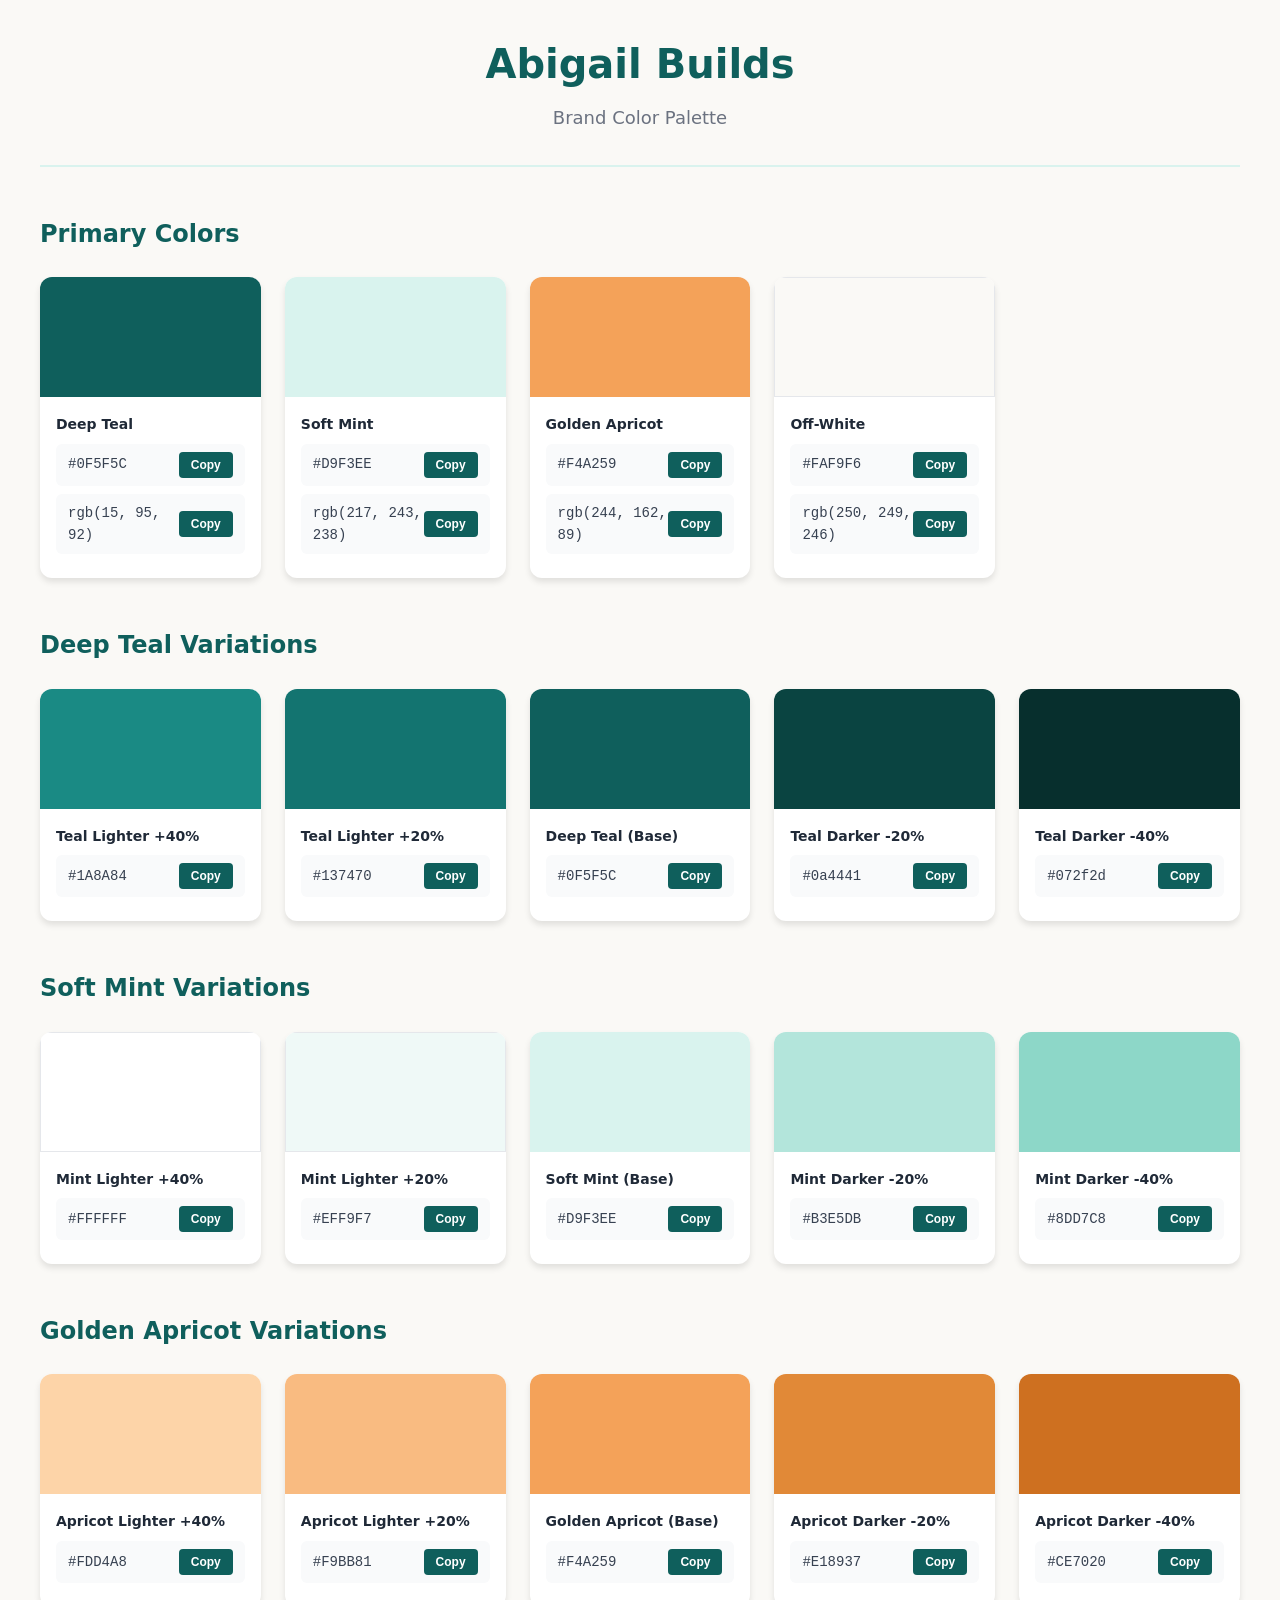
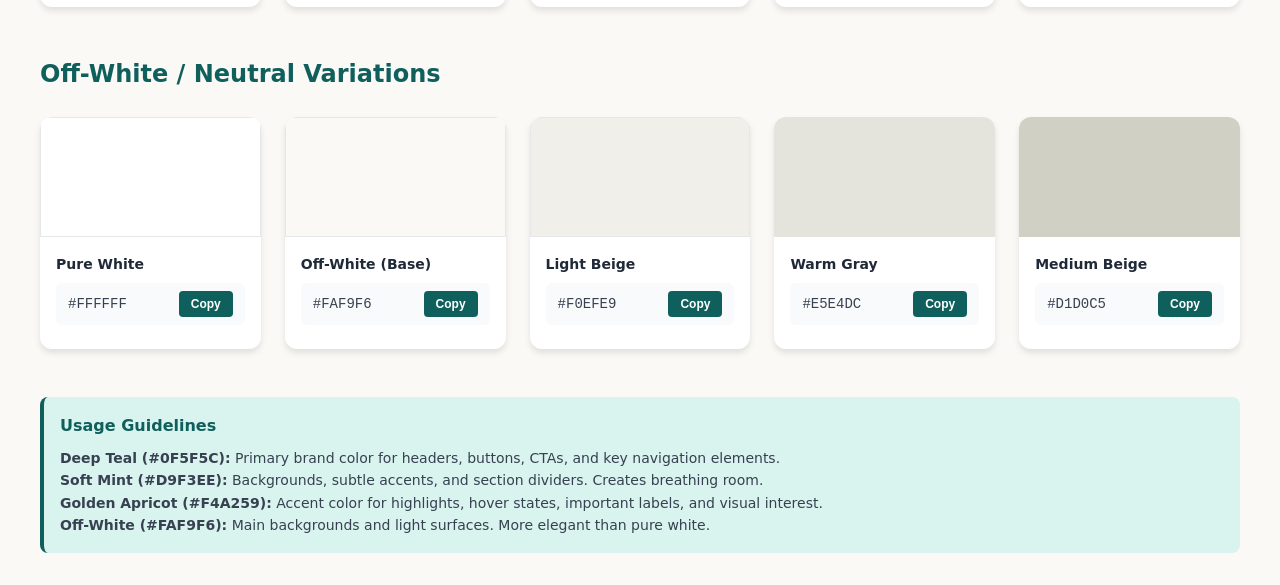
==== brand.html @ b05cfdb3 "Brand" ====
<!DOCTYPE html>
<html lang="en">
<head>
    <meta charset="UTF-8">
    <meta name="viewport" content="width=device-width, initial-scale=1.0">
    <meta name="robots" content="noindex, nofollow">
    <title>Abigail Builds - Brand Colors</title>
    <style>
        * {
            margin: 0;
            padding: 0;
            box-sizing: border-box;
        }

        body {
            font-family: 'Inter', -apple-system, BlinkMacSystemFont, 'Segoe UI', system-ui, sans-serif;
            background: #FAF9F6;
            color: #1f2937;
            padding: 2rem;
            line-height: 1.6;
        }

        .container {
            max-width: 1200px;
            margin: 0 auto;
        }

        header {
            text-align: center;
            margin-bottom: 3rem;
            padding-bottom: 2rem;
            border-bottom: 2px solid #D9F3EE;
        }

        h1 {
            font-size: 2.5rem;
            font-weight: 700;
            color: #0F5F5C;
            margin-bottom: 0.5rem;
        }

        .subtitle {
            color: #6b7280;
            font-size: 1.125rem;
        }

        .color-section {
            margin-bottom: 3rem;
        }

        .section-title {
            font-size: 1.5rem;
            font-weight: 600;
            margin-bottom: 1.5rem;
            color: #0F5F5C;
        }

        .color-grid {
            display: grid;
            grid-template-columns: repeat(auto-fill, minmax(200px, 1fr));
            gap: 1.5rem;
        }

        .color-card {
            background: white;
            border-radius: 12px;
            overflow: hidden;
            box-shadow: 0 4px 6px rgba(0, 0, 0, 0.1);
            transition: transform 0.2s, box-shadow 0.2s;
        }

        .color-card:hover {
            transform: translateY(-4px);
            box-shadow: 0 8px 12px rgba(0, 0, 0, 0.15);
        }

        .color-swatch {
            height: 120px;
            position: relative;
        }

        .color-info {
            padding: 1rem;
        }

        .color-name {
            font-weight: 600;
            font-size: 0.875rem;
            margin-bottom: 0.5rem;
            color: #1f2937;
        }

        .color-code {
            display: flex;
            justify-content: space-between;
            align-items: center;
            background: #f9fafb;
            padding: 0.5rem 0.75rem;
            border-radius: 6px;
            margin-bottom: 0.5rem;
        }

        .code-text {
            font-family: 'Monaco', 'Courier New', monospace;
            font-size: 0.875rem;
            font-weight: 500;
            color: #374151;
        }

        .copy-btn {
            background: #0F5F5C;
            color: white;
            border: none;
            padding: 0.375rem 0.75rem;
            border-radius: 4px;
            font-size: 0.75rem;
            font-weight: 600;
            cursor: pointer;
            transition: background 0.2s;
        }

        .copy-btn:hover {
            background: #0a4441;
        }

        .copy-btn:active {
            transform: scale(0.95);
        }

        .copy-btn.copied {
            background: #F4A259;
        }

        .usage-note {
            background: #D9F3EE;
            padding: 1rem;
            border-radius: 8px;
            margin-top: 3rem;
            border-left: 4px solid #0F5F5C;
        }

        .usage-note h3 {
            color: #0F5F5C;
            margin-bottom: 0.5rem;
            font-size: 1rem;
        }

        .usage-note p {
            color: #374151;
            font-size: 0.875rem;
        }

        @media (max-width: 768px) {
            body {
                padding: 1rem;
            }

            h1 {
                font-size: 1.75rem;
            }

            .color-grid {
                grid-template-columns: 1fr;
            }
        }
    </style>
</head>
<body>
    <div class="container">
        <header>
            <h1>Abigail Builds</h1>
            <p class="subtitle">Brand Color Palette</p>
        </header>

        <!-- Primary Colors -->
        <section class="color-section">
            <h2 class="section-title">Primary Colors</h2>
            <div class="color-grid">
                <!-- Deep Teal -->
                <div class="color-card">
                    <div class="color-swatch" style="background: #0F5F5C;"></div>
                    <div class="color-info">
                        <div class="color-name">Deep Teal</div>
                        <div class="color-code">
                            <span class="code-text">#0F5F5C</span>
                            <button class="copy-btn" onclick="copyColor('#0F5F5C', this)">Copy</button>
                        </div>
                        <div class="color-code">
                            <span class="code-text">rgb(15, 95, 92)</span>
                            <button class="copy-btn" onclick="copyColor('rgb(15, 95, 92)', this)">Copy</button>
                        </div>
                    </div>
                </div>

                <!-- Soft Mint -->
                <div class="color-card">
                    <div class="color-swatch" style="background: #D9F3EE;"></div>
                    <div class="color-info">
                        <div class="color-name">Soft Mint</div>
                        <div class="color-code">
                            <span class="code-text">#D9F3EE</span>
                            <button class="copy-btn" onclick="copyColor('#D9F3EE', this)">Copy</button>
                        </div>
                        <div class="color-code">
                            <span class="code-text">rgb(217, 243, 238)</span>
                            <button class="copy-btn" onclick="copyColor('rgb(217, 243, 238)', this)">Copy</button>
                        </div>
                    </div>
                </div>

                <!-- Golden Apricot -->
                <div class="color-card">
                    <div class="color-swatch" style="background: #F4A259;"></div>
                    <div class="color-info">
                        <div class="color-name">Golden Apricot</div>
                        <div class="color-code">
                            <span class="code-text">#F4A259</span>
                            <button class="copy-btn" onclick="copyColor('#F4A259', this)">Copy</button>
                        </div>
                        <div class="color-code">
                            <span class="code-text">rgb(244, 162, 89)</span>
                            <button class="copy-btn" onclick="copyColor('rgb(244, 162, 89)', this)">Copy</button>
                        </div>
                    </div>
                </div>

                <!-- Off-White -->
                <div class="color-card">
                    <div class="color-swatch" style="background: #FAF9F6; border: 1px solid #e5e7eb;"></div>
                    <div class="color-info">
                        <div class="color-name">Off-White</div>
                        <div class="color-code">
                            <span class="code-text">#FAF9F6</span>
                            <button class="copy-btn" onclick="copyColor('#FAF9F6', this)">Copy</button>
                        </div>
                        <div class="color-code">
                            <span class="code-text">rgb(250, 249, 246)</span>
                            <button class="copy-btn" onclick="copyColor('rgb(250, 249, 246)', this)">Copy</button>
                        </div>
                    </div>
                </div>
            </div>
        </section>

        <!-- Deep Teal Variations -->
        <section class="color-section">
            <h2 class="section-title">Deep Teal Variations</h2>
            <div class="color-grid">
                <div class="color-card">
                    <div class="color-swatch" style="background: #1A8A84;"></div>
                    <div class="color-info">
                        <div class="color-name">Teal Lighter +40%</div>
                        <div class="color-code">
                            <span class="code-text">#1A8A84</span>
                            <button class="copy-btn" onclick="copyColor('#1A8A84', this)">Copy</button>
                        </div>
                    </div>
                </div>

                <div class="color-card">
                    <div class="color-swatch" style="background: #137470;"></div>
                    <div class="color-info">
                        <div class="color-name">Teal Lighter +20%</div>
                        <div class="color-code">
                            <span class="code-text">#137470</span>
                            <button class="copy-btn" onclick="copyColor('#137470', this)">Copy</button>
                        </div>
                    </div>
                </div>

                <div class="color-card">
                    <div class="color-swatch" style="background: #0F5F5C;"></div>
                    <div class="color-info">
                        <div class="color-name">Deep Teal (Base)</div>
                        <div class="color-code">
                            <span class="code-text">#0F5F5C</span>
                            <button class="copy-btn" onclick="copyColor('#0F5F5C', this)">Copy</button>
                        </div>
                    </div>
                </div>

                <div class="color-card">
                    <div class="color-swatch" style="background: #0a4441;"></div>
                    <div class="color-info">
                        <div class="color-name">Teal Darker -20%</div>
                        <div class="color-code">
                            <span class="code-text">#0a4441</span>
                            <button class="copy-btn" onclick="copyColor('#0a4441', this)">Copy</button>
                        </div>
                    </div>
                </div>

                <div class="color-card">
                    <div class="color-swatch" style="background: #072f2d;"></div>
                    <div class="color-info">
                        <div class="color-name">Teal Darker -40%</div>
                        <div class="color-code">
                            <span class="code-text">#072f2d</span>
                            <button class="copy-btn" onclick="copyColor('#072f2d', this)">Copy</button>
                        </div>
                    </div>
                </div>
            </div>
        </section>

        <!-- Soft Mint Variations -->
        <section class="color-section">
            <h2 class="section-title">Soft Mint Variations</h2>
            <div class="color-grid">
                <div class="color-card">
                    <div class="color-swatch" style="background: #FFFFFF; border: 1px solid #e5e7eb;"></div>
                    <div class="color-info">
                        <div class="color-name">Mint Lighter +40%</div>
                        <div class="color-code">
                            <span class="code-text">#FFFFFF</span>
                            <button class="copy-btn" onclick="copyColor('#FFFFFF', this)">Copy</button>
                        </div>
                    </div>
                </div>

                <div class="color-card">
                    <div class="color-swatch" style="background: #EFF9F7; border: 1px solid #e5e7eb;"></div>
                    <div class="color-info">
                        <div class="color-name">Mint Lighter +20%</div>
                        <div class="color-code">
                            <span class="code-text">#EFF9F7</span>
                            <button class="copy-btn" onclick="copyColor('#EFF9F7', this)">Copy</button>
                        </div>
                    </div>
                </div>

                <div class="color-card">
                    <div class="color-swatch" style="background: #D9F3EE;"></div>
                    <div class="color-info">
                        <div class="color-name">Soft Mint (Base)</div>
                        <div class="color-code">
                            <span class="code-text">#D9F3EE</span>
                            <button class="copy-btn" onclick="copyColor('#D9F3EE', this)">Copy</button>
                        </div>
                    </div>
                </div>

                <div class="color-card">
                    <div class="color-swatch" style="background: #B3E5DB;"></div>
                    <div class="color-info">
                        <div class="color-name">Mint Darker -20%</div>
                        <div class="color-code">
                            <span class="code-text">#B3E5DB</span>
                            <button class="copy-btn" onclick="copyColor('#B3E5DB', this)">Copy</button>
                        </div>
                    </div>
                </div>

                <div class="color-card">
                    <div class="color-swatch" style="background: #8DD7C8;"></div>
                    <div class="color-info">
                        <div class="color-name">Mint Darker -40%</div>
                        <div class="color-code">
                            <span class="code-text">#8DD7C8</span>
                            <button class="copy-btn" onclick="copyColor('#8DD7C8', this)">Copy</button>
                        </div>
                    </div>
                </div>
            </div>
        </section>

        <!-- Golden Apricot Variations -->
        <section class="color-section">
            <h2 class="section-title">Golden Apricot Variations</h2>
            <div class="color-grid">
                <div class="color-card">
                    <div class="color-swatch" style="background: #FDD4A8;"></div>
                    <div class="color-info">
                        <div class="color-name">Apricot Lighter +40%</div>
                        <div class="color-code">
                            <span class="code-text">#FDD4A8</span>
                            <button class="copy-btn" onclick="copyColor('#FDD4A8', this)">Copy</button>
                        </div>
                    </div>
                </div>

                <div class="color-card">
                    <div class="color-swatch" style="background: #F9BB81;"></div>
                    <div class="color-info">
                        <div class="color-name">Apricot Lighter +20%</div>
                        <div class="color-code">
                            <span class="code-text">#F9BB81</span>
                            <button class="copy-btn" onclick="copyColor('#F9BB81', this)">Copy</button>
                        </div>
                    </div>
                </div>

                <div class="color-card">
                    <div class="color-swatch" style="background: #F4A259;"></div>
                    <div class="color-info">
                        <div class="color-name">Golden Apricot (Base)</div>
                        <div class="color-code">
                            <span class="code-text">#F4A259</span>
                            <button class="copy-btn" onclick="copyColor('#F4A259', this)">Copy</button>
                        </div>
                    </div>
                </div>

                <div class="color-card">
                    <div class="color-swatch" style="background: #E18937;"></div>
                    <div class="color-info">
                        <div class="color-name">Apricot Darker -20%</div>
                        <div class="color-code">
                            <span class="code-text">#E18937</span>
                            <button class="copy-btn" onclick="copyColor('#E18937', this)">Copy</button>
                        </div>
                    </div>
                </div>

                <div class="color-card">
                    <div class="color-swatch" style="background: #CE7020;"></div>
                    <div class="color-info">
                        <div class="color-name">Apricot Darker -40%</div>
                        <div class="color-code">
                            <span class="code-text">#CE7020</span>
                            <button class="copy-btn" onclick="copyColor('#CE7020', this)">Copy</button>
                        </div>
                    </div>
                </div>
            </div>
        </section>

        <!-- Off-White Variations -->
        <section class="color-section">
            <h2 class="section-title">Off-White / Neutral Variations</h2>
            <div class="color-grid">
                <div class="color-card">
                    <div class="color-swatch" style="background: #FFFFFF; border: 1px solid #e5e7eb;"></div>
                    <div class="color-info">
                        <div class="color-name">Pure White</div>
                        <div class="color-code">
                            <span class="code-text">#FFFFFF</span>
                            <button class="copy-btn" onclick="copyColor('#FFFFFF', this)">Copy</button>
                        </div>
                    </div>
                </div>

                <div class="color-card">
                    <div class="color-swatch" style="background: #FAF9F6; border: 1px solid #e5e7eb;"></div>
                    <div class="color-info">
                        <div class="color-name">Off-White (Base)</div>
                        <div class="color-code">
                            <span class="code-text">#FAF9F6</span>
                            <button class="copy-btn" onclick="copyColor('#FAF9F6', this)">Copy</button>
                        </div>
                    </div>
                </div>

                <div class="color-card">
                    <div class="color-swatch" style="background: #F0EFE9; border: 1px solid #e5e7eb;"></div>
                    <div class="color-info">
                        <div class="color-name">Light Beige</div>
                        <div class="color-code">
                            <span class="code-text">#F0EFE9</span>
                            <button class="copy-btn" onclick="copyColor('#F0EFE9', this)">Copy</button>
                        </div>
                    </div>
                </div>

                <div class="color-card">
                    <div class="color-swatch" style="background: #E5E4DC;"></div>
                    <div class="color-info">
                        <div class="color-name">Warm Gray</div>
                        <div class="color-code">
                            <span class="code-text">#E5E4DC</span>
                            <button class="copy-btn" onclick="copyColor('#E5E4DC', this)">Copy</button>
                        </div>
                    </div>
                </div>

                <div class="color-card">
                    <div class="color-swatch" style="background: #D1D0C5;"></div>
                    <div class="color-info">
                        <div class="color-name">Medium Beige</div>
                        <div class="color-code">
                            <span class="code-text">#D1D0C5</span>
                            <button class="copy-btn" onclick="copyColor('#D1D0C5', this)">Copy</button>
                        </div>
                    </div>
                </div>
            </div>
        </section>

        <!-- Usage Notes -->
        <div class="usage-note">
            <h3>Usage Guidelines</h3>
            <p><strong>Deep Teal (#0F5F5C):</strong> Primary brand color for headers, buttons, CTAs, and key navigation elements.</p>
            <p><strong>Soft Mint (#D9F3EE):</strong> Backgrounds, subtle accents, and section dividers. Creates breathing room.</p>
            <p><strong>Golden Apricot (#F4A259):</strong> Accent color for highlights, hover states, important labels, and visual interest.</p>
            <p><strong>Off-White (#FAF9F6):</strong> Main backgrounds and light surfaces. More elegant than pure white.</p>
        </div>
    </div>

    <script>
        function copyColor(color, button) {
            navigator.clipboard.writeText(color).then(() => {
                const originalText = button.textContent;
                button.textContent = 'Copied!';
                button.classList.add('copied');
                
                setTimeout(() => {
                    button.textContent = originalText;
                    button.classList.remove('copied');
                }, 1500);
            }).catch(err => {
                console.error('Failed to copy:', err);
            });
        }
    </script>
</body>
</html>
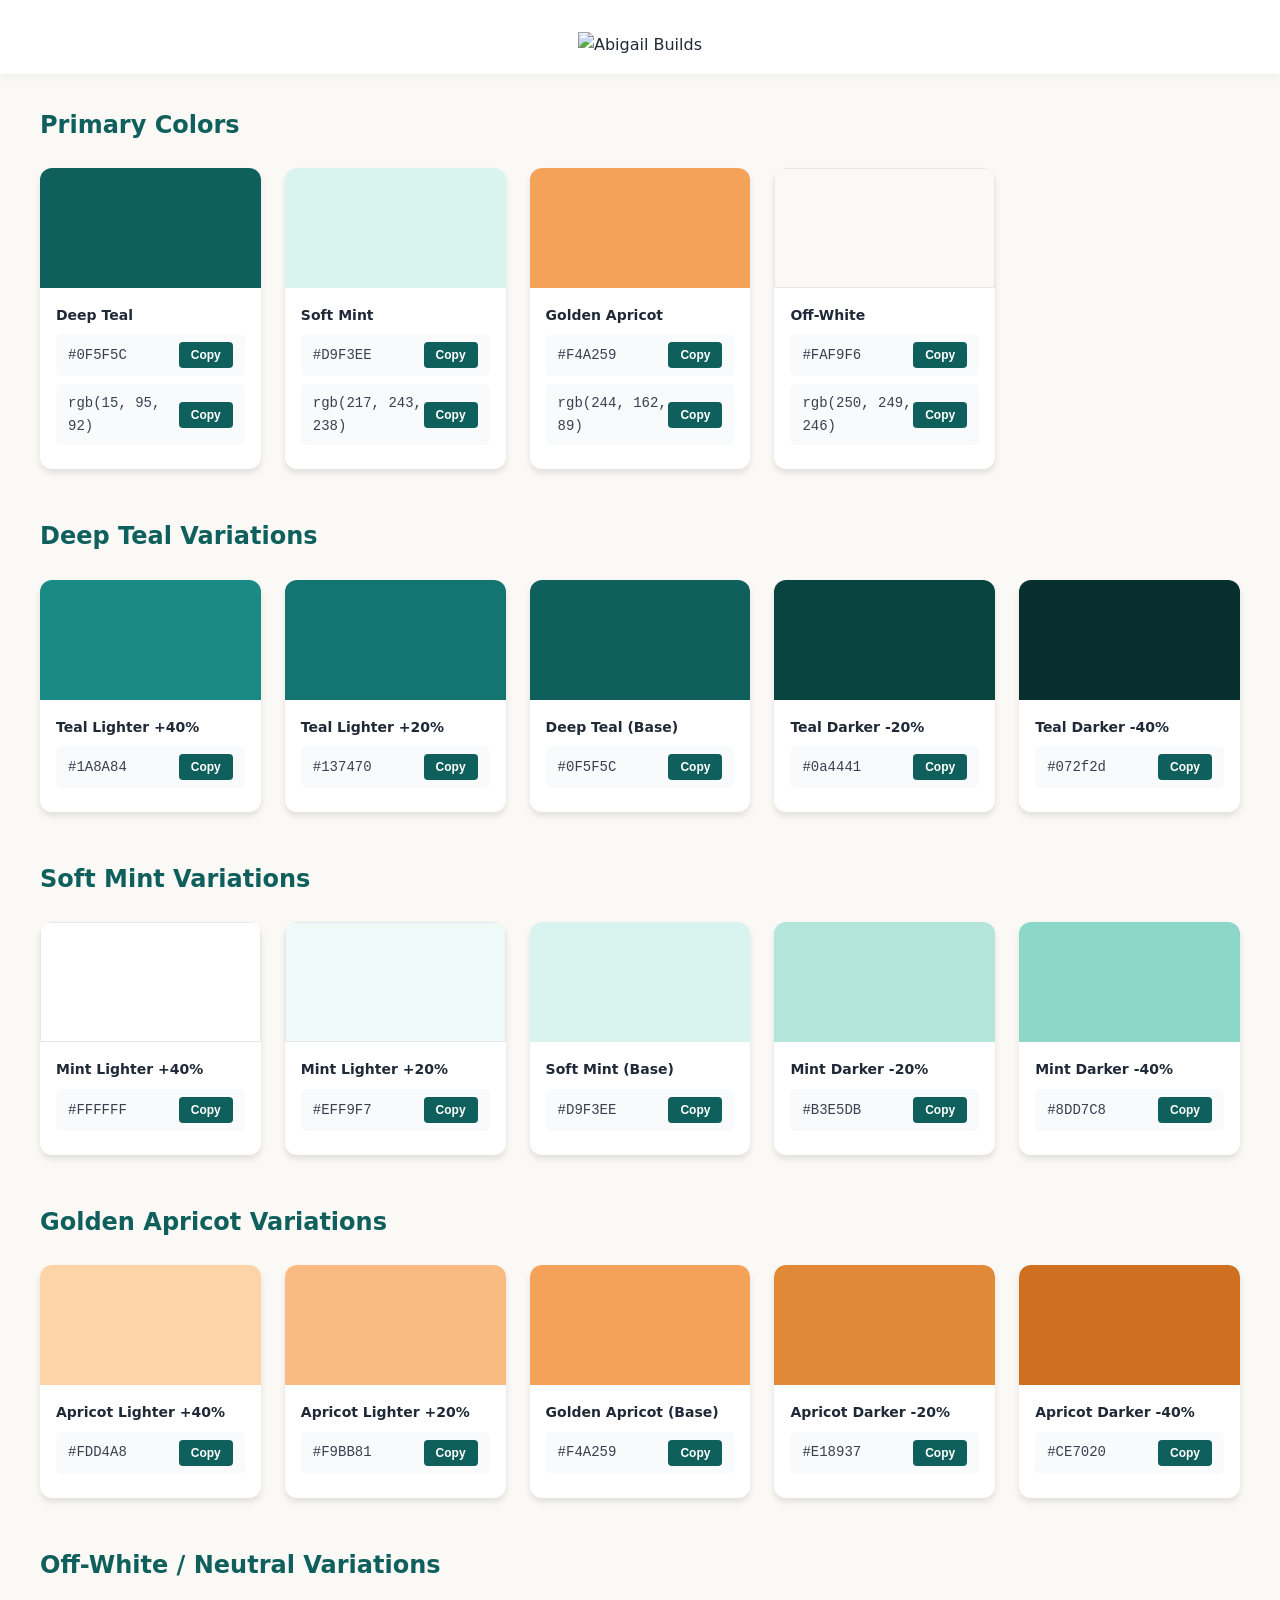
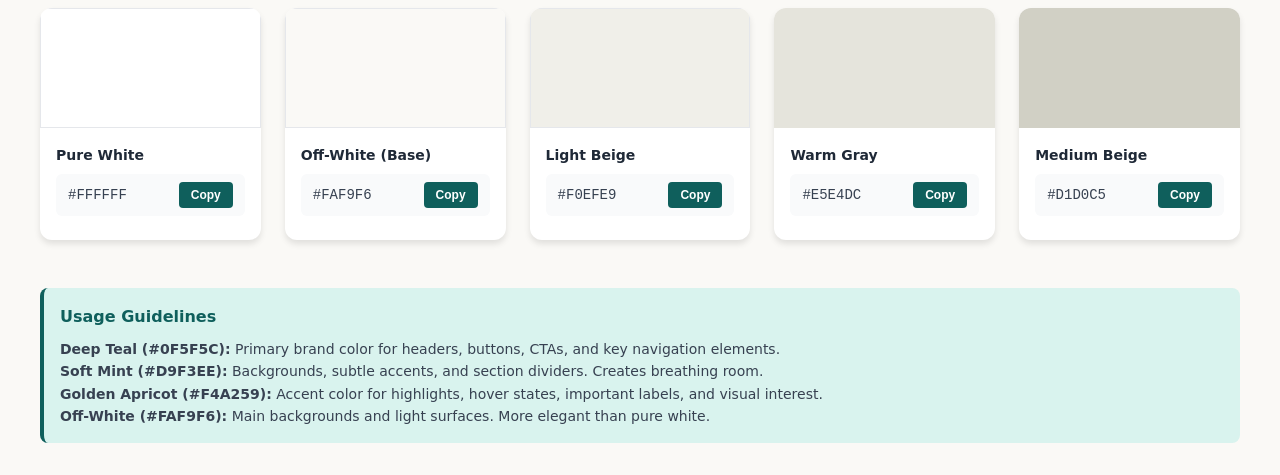
==== commit 8460e886: "Index site" ====
--- a/brand.html
+++ b/brand.html
@@ -3,7 +3,7 @@
 <head>
     <meta charset="UTF-8">
     <meta name="viewport" content="width=device-width, initial-scale=1.0">
-    <meta name="robots" content="noindex, nofollow">
+    <meta name="robots" content="index, follow">
     <title>Abigail Builds - Brand Colors</title>
     <style>
         * {
@@ -150,11 +150,33 @@
             font-size: 0.875rem;
         }
 
+        /* Logo Header */
+        .brand-header {
+            text-align: center;
+            padding: 2rem 0 1rem 0;
+            margin: -2rem -2rem 2rem -2rem;
+            background: white;
+            box-shadow: 0 2px 8px rgba(0, 0, 0, 0.05);
+        }
+
+        .logo {
+            height: 100px;
+            width: auto;
+        }
+
         @media (max-width: 768px) {
             body {
                 padding: 1rem;
             }
 
+            .brand-header {
+                margin: -1rem -1rem 1rem -1rem;
+            }
+
+            .logo {
+                height: 40px;
+            }
+
             h1 {
                 font-size: 1.75rem;
             }
@@ -166,12 +188,12 @@
     </style>
 </head>
 <body>
+    <!-- Brand Logo Header -->
+    <div class="brand-header">
+        <img src="images/brand/logo-horizontal.png" alt="Abigail Builds" class="logo">
+    </div>
+
     <div class="container">
-        <header>
-            <h1>Abigail Builds</h1>
-            <p class="subtitle">Brand Color Palette</p>
-        </header>
-
         <!-- Primary Colors -->
         <section class="color-section">
             <h2 class="section-title">Primary Colors</h2>
